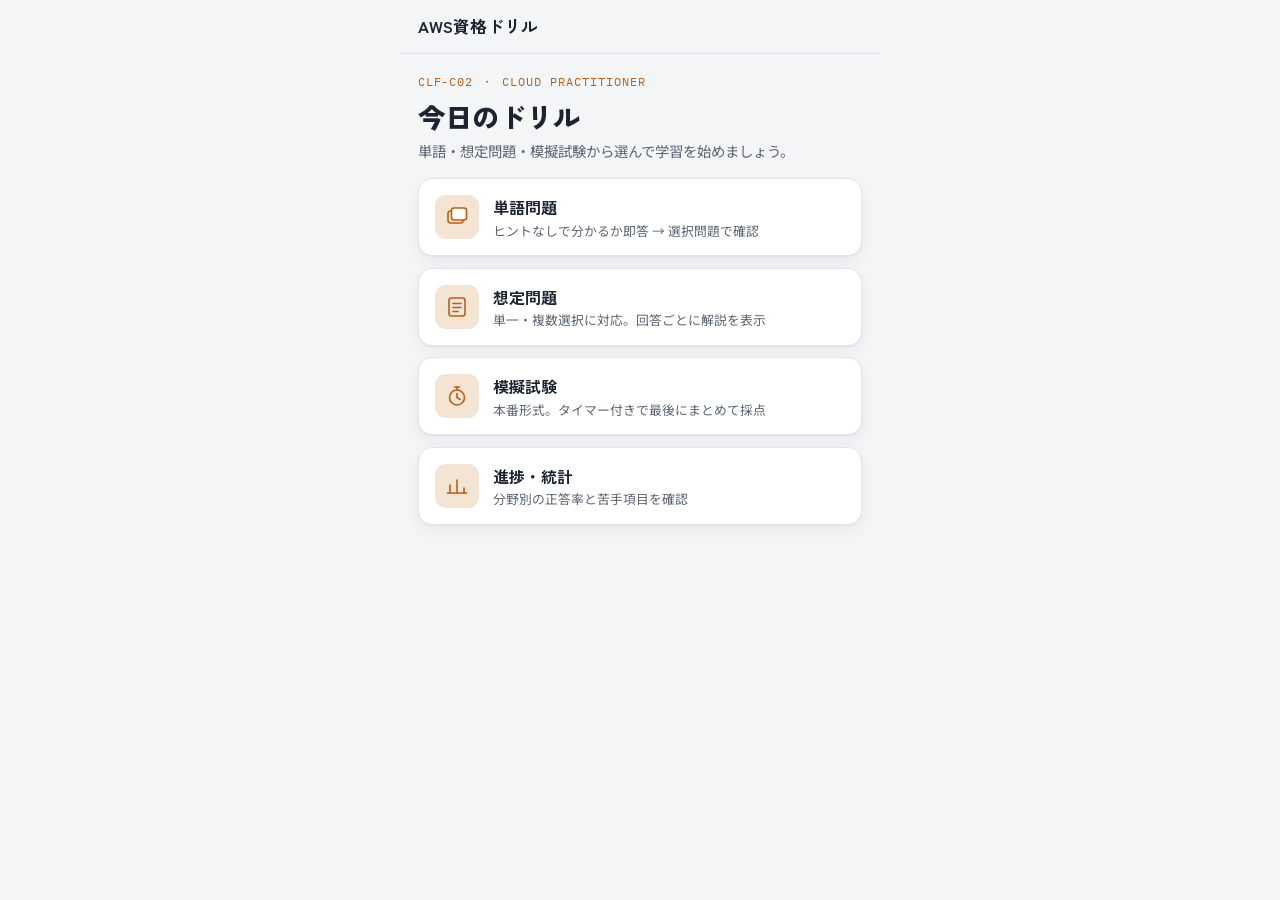
==== index.html @ 213e43b9 "Split mock into GitHub Pages-ready app structure Port VOCAB/PRACTICE data, storage/progress logic, a" ====
<!DOCTYPE html>
<html lang="ja">
<head>
<meta charset="UTF-8">
<meta name="viewport" content="width=device-width, initial-scale=1">
<title>AWS資格ドリル</title>
<link rel="stylesheet" href="https://fonts.googleapis.com/css2?family=Zen+Kaku+Gothic+New:wght@400;500;700;900&family=Noto+Sans+JP:wght@400;500;700&family=IBM+Plex+Mono:wght@500;600&display=swap">
<link rel="stylesheet" href="css/style.css">
</head>
<body>
<div class="shell" id="app"></div>
<script src="js/data/clf-c02.js"></script>
<script src="js/storage.js"></script>
<script src="js/app.js"></script>
</body>
</html>
---- css/style.css ----
:root{
  --bg:#F4F5F7;
  --surface:#FFFFFF;
  --surface-alt:#ECEDF1;
  --ink:#1D2430;
  --ink-muted:#5B6472;
  --border:#E2E4E9;
  --accent:#B85E16;
  --accent-soft:#F3E4D3;
  --accent-contrast:#FFFFFF;
  --good:#2E8B57;
  --good-soft:#E1F2E8;
  --critical:#D14343;
  --critical-soft:#FBE4E4;
  --shadow:0 1px 2px rgba(29,36,48,.06), 0 6px 16px rgba(29,36,48,.05);
}
@media (prefers-color-scheme: dark){
  :root:not([data-theme="light"]){
    --bg:#14171C; --surface:#1C2027; --surface-alt:#22262E;
    --ink:#ECEEF1; --ink-muted:#9AA3AF; --border:#2A2F37;
    --accent:#F2A35E; --accent-soft:#3A2A18; --accent-contrast:#1A1206;
    --good:#3FAF72; --good-soft:#163325; --critical:#E2605C; --critical-soft:#3A1A1A;
    --shadow:0 1px 2px rgba(0,0,0,.35), 0 6px 16px rgba(0,0,0,.3);
  }
}
:root[data-theme="dark"]{
  --bg:#14171C; --surface:#1C2027; --surface-alt:#22262E;
  --ink:#ECEEF1; --ink-muted:#9AA3AF; --border:#2A2F37;
  --accent:#F2A35E; --accent-soft:#3A2A18; --accent-contrast:#1A1206;
  --good:#3FAF72; --good-soft:#163325; --critical:#E2605C; --critical-soft:#3A1A1A;
  --shadow:0 1px 2px rgba(0,0,0,.35), 0 6px 16px rgba(0,0,0,.3);
}

*{box-sizing:border-box;}
body{
  margin:0; background:var(--bg); color:var(--ink);
  font-family:'Noto Sans JP',system-ui,sans-serif;
  -webkit-tap-highlight-color: transparent;
}
.shell{
  max-width:480px; margin:0 auto; min-height:100vh;
  display:flex; flex-direction:column;
}
.topbar{
  display:flex; align-items:center; gap:.75rem;
  padding:.9rem 1.1rem; border-bottom:1px solid var(--border);
  position:sticky; top:0; background:var(--bg); z-index:5;
}
.topbar h1{
  font-family:'Zen Kaku Gothic New',sans-serif; font-weight:700;
  font-size:1.05rem; margin:0; flex:1; text-wrap:balance;
}
.iconbtn{
  width:36px; height:36px; border-radius:10px; border:1px solid var(--border);
  background:var(--surface); color:var(--ink); display:flex; align-items:center;
  justify-content:center; cursor:pointer; flex:none;
}
.iconbtn svg{width:18px;height:18px;stroke:currentColor;fill:none;stroke-width:1.8;stroke-linecap:round;stroke-linejoin:round;}
.progress-tag{
  font-family:'IBM Plex Mono',monospace; font-size:.8rem; color:var(--ink-muted);
  font-variant-numeric: tabular-nums; flex:none;
}

main{flex:1; padding:1.25rem 1.1rem 2rem; display:flex; flex-direction:column; gap:1.1rem;}
.fade-in{animation:fadeIn .18s ease-out;}
@media (prefers-reduced-motion: reduce){ .fade-in{animation:none;} }
@keyframes fadeIn{from{opacity:0; transform:translateY(4px);} to{opacity:1; transform:none;}}

.eyebrow{
  font-family:'IBM Plex Mono',monospace; font-size:.75rem; letter-spacing:.08em;
  color:var(--accent); text-transform:uppercase; margin:0 0 .3rem;
}
.hero-title{
  font-family:'Zen Kaku Gothic New',sans-serif; font-weight:900; font-size:1.7rem;
  margin:0 0 .25rem; text-wrap:balance;
}
.hero-sub{color:var(--ink-muted); font-size:.9rem; margin:0;}

.mode-grid{display:flex; flex-direction:column; gap:.7rem;}
.mode-card{
  display:flex; align-items:center; gap:.9rem; text-align:left;
  background:var(--surface); border:1px solid var(--border); border-radius:14px;
  padding:1rem; box-shadow:var(--shadow); cursor:pointer; color:var(--ink);
  font-family:inherit; width:100%;
}
.mode-card:active{transform:scale(.98);}
.mode-icon-wrap{
  width:44px; height:44px; border-radius:11px; background:var(--accent-soft);
  color:var(--accent); display:flex; align-items:center; justify-content:center; flex:none;
}
.mode-icon{width:24px; height:24px; stroke:currentColor; fill:none; stroke-width:1.6; stroke-linecap:round; stroke-linejoin:round;}
.mode-icon .cutout{fill:var(--surface);}
.mode-text strong{
  display:block; font-family:'Zen Kaku Gothic New',sans-serif; font-weight:700; font-size:1rem; margin-bottom:.15rem;
}
.mode-text span{display:block; font-size:.8rem; color:var(--ink-muted); line-height:1.4;}

.chip{
  display:inline-flex; align-items:center; gap:.3rem;
  font-size:.72rem; padding:.25rem .6rem; border-radius:999px;
  background:var(--surface-alt); color:var(--ink-muted); letter-spacing:.02em; width:fit-content;
}
.chip-critical{background:var(--critical-soft); color:var(--critical);}

.term-card{
  background:var(--surface); border:1px solid var(--border); border-radius:18px;
  padding:2.2rem 1.25rem; text-align:center; box-shadow:var(--shadow);
  display:flex; flex-direction:column; align-items:center; gap:.9rem;
}
.term-word{
  font-family:'IBM Plex Mono',monospace; font-weight:600; font-size:2.1rem;
  letter-spacing:.01em; word-break:break-word;
}
.term-hint{font-size:.82rem; color:var(--ink-muted);}

.assess-row{display:flex; gap:.7rem;}
.assess-btn{
  flex:1; padding:.95rem .5rem; border-radius:12px; border:1px solid var(--border);
  background:var(--surface); color:var(--ink); font-family:'Zen Kaku Gothic New',sans-serif;
  font-weight:700; font-size:.95rem; cursor:pointer;
}
.assess-btn:active{background:var(--surface-alt);}

.q-text{
  font-family:'Zen Kaku Gothic New',sans-serif; font-weight:700; font-size:1.08rem;
  line-height:1.6; text-wrap:balance; margin:0;
}
.q-meta{display:flex; justify-content:space-between; align-items:center; gap:.5rem;}
.q-multi-hint{font-size:.78rem; color:var(--accent);}

.choice-list{display:flex; flex-direction:column; gap:.6rem;}
.choice{
  display:flex; align-items:flex-start; gap:.7rem; text-align:left;
  padding:.85rem .9rem; border-radius:12px; border:1px solid var(--border);
  background:var(--surface); cursor:pointer; font-family:'Noto Sans JP',sans-serif;
  font-size:.92rem; color:var(--ink); line-height:1.5;
}
.choice .mark{
  flex:none; width:20px; height:20px; border-radius:50%; border:1.6px solid var(--ink-muted);
  margin-top:.1rem; position:relative;
}
.choice[data-shape="square"] .mark{border-radius:5px;}
.choice.picked .mark{border-color:var(--accent); background:var(--accent-soft);}
.choice.picked .mark::after{
  content:""; position:absolute; inset:4px; border-radius:50%; background:var(--accent);
}
.choice[data-shape="square"].picked .mark::after{border-radius:2px;}
.choice.correct{border-color:var(--good); background:var(--good-soft);}
.choice.correct .mark{border-color:var(--good);}
.choice.correct .mark::after{background:var(--good); border-radius:2px;}
.choice.wrong{border-color:var(--critical); background:var(--critical-soft);}
.choice.wrong .mark{border-color:var(--critical);}
.choice.wrong .mark::after{background:var(--critical); border-radius:2px;}
.choice:disabled, .choice[data-locked="1"]{cursor:default;}

.feedback-panel{
  border-radius:14px; padding:1rem 1.05rem; font-size:.88rem; line-height:1.6;
  border:1px solid var(--border); background:var(--surface-alt);
}
.feedback-title{
  font-family:'Zen Kaku Gothic New',sans-serif; font-weight:900; font-size:.95rem; margin:0 0 .6rem;
  display:flex; align-items:center; gap:.4rem;
}
.feedback-title.ok{color:var(--good);}
.feedback-title.ng{color:var(--critical);}
.why-list{display:flex; flex-direction:column; gap:.6rem;}
.why-row{display:flex; gap:.55rem; align-items:flex-start; font-size:.85rem; line-height:1.55;}
.why-mark{
  flex:none; width:19px; height:19px; border-radius:50%; margin-top:.1rem;
  display:flex; align-items:center; justify-content:center; font-size:.68rem; font-weight:700;
}
.why-mark.ok{background:var(--good-soft); color:var(--good);}
.why-mark.ng{background:var(--critical-soft); color:var(--critical);}
.why-row b{font-family:'Zen Kaku Gothic New',sans-serif; font-weight:700; font-size:.88rem;}

.bottom-bar{
  position:sticky; bottom:0; padding:.9rem 1.1rem 1.2rem; background:var(--bg);
  border-top:1px solid var(--border); display:flex; gap:.6rem;
}
.btn{
  flex:1; padding:.95rem 1rem; border-radius:12px; border:none; cursor:pointer;
  font-family:'Zen Kaku Gothic New',sans-serif; font-weight:700; font-size:.95rem;
}
.btn-primary{background:var(--accent); color:var(--accent-contrast);}
.btn-primary:disabled{opacity:.4; cursor:default;}
.btn-ghost{background:var(--surface); color:var(--ink); border:1px solid var(--border);}
.btn:active{transform:scale(.98);}
:focus-visible{outline:2px solid var(--accent); outline-offset:2px;}

.timer{
  font-family:'IBM Plex Mono',monospace; font-weight:600; font-size:1rem;
  font-variant-numeric: tabular-nums; color:var(--ink);
}
.timer.low{color:var(--critical);}

.mock-nav-dots{display:flex; gap:.3rem; justify-content:center;}
.mock-nav-dots span{width:6px; height:6px; border-radius:50%; background:var(--border);}
.mock-nav-dots span.answered{background:var(--accent);}
.mock-nav-dots span.current{background:var(--ink);}

.score-tile{
  background:var(--surface); border:1px solid var(--border); border-radius:16px;
  padding:1.4rem; text-align:center; box-shadow:var(--shadow);
}
.score-num{
  font-family:'IBM Plex Mono',monospace; font-weight:600; font-size:2.4rem;
  font-variant-numeric: tabular-nums; color:var(--accent);
}
.score-label{color:var(--ink-muted); font-size:.85rem; margin-top:.2rem;}

.review-item{
  background:var(--surface); border:1px solid var(--border); border-radius:14px;
  padding:1rem; display:flex; flex-direction:column; gap:.5rem; box-shadow:var(--shadow);
}
.review-head{display:flex; justify-content:space-between; align-items:center; gap:.5rem;}
.tag-result{
  font-size:.72rem; font-weight:700; padding:.2rem .55rem; border-radius:999px; flex:none;
}
.tag-ok{background:var(--good-soft); color:var(--good);}
.tag-ng{background:var(--critical-soft); color:var(--critical);}
.review-line{font-size:.82rem; color:var(--ink-muted); line-height:1.5;}
.review-line b{color:var(--ink); font-weight:600;}

.stat-row{display:flex; flex-direction:column; gap:.3rem;}
.stat-row-head{display:flex; justify-content:space-between; font-size:.85rem;}
.stat-row-head span:last-child{
  font-family:'IBM Plex Mono',monospace; font-variant-numeric: tabular-nums; color:var(--ink-muted);
}
.bar-track{height:8px; border-radius:999px; background:var(--surface-alt); overflow:hidden;}
.bar-fill{height:100%; border-radius:999px; background:var(--accent);}

.overall-stat{display:flex; gap:.8rem;}
.overall-stat .score-tile{flex:1; padding:1rem;}
.overall-stat .score-num{font-size:1.8rem;}

.weak-list{display:flex; flex-direction:column; gap:.55rem;}
.weak-row{
  display:flex; justify-content:space-between; align-items:center; gap:.6rem;
  background:var(--surface); border:1px solid var(--border); border-radius:12px; padding:.75rem .9rem;
}
.weak-row .wtext{font-size:.85rem; line-height:1.4;}
.weak-row .wtext small{display:block; color:var(--ink-muted); font-size:.72rem; margin-top:.1rem;}

.empty-note{color:var(--ink-muted); font-size:.85rem; text-align:center; padding:1rem 0;}
.section-label{
  font-family:'Zen Kaku Gothic New',sans-serif; font-weight:700; font-size:.92rem; margin:0;
}
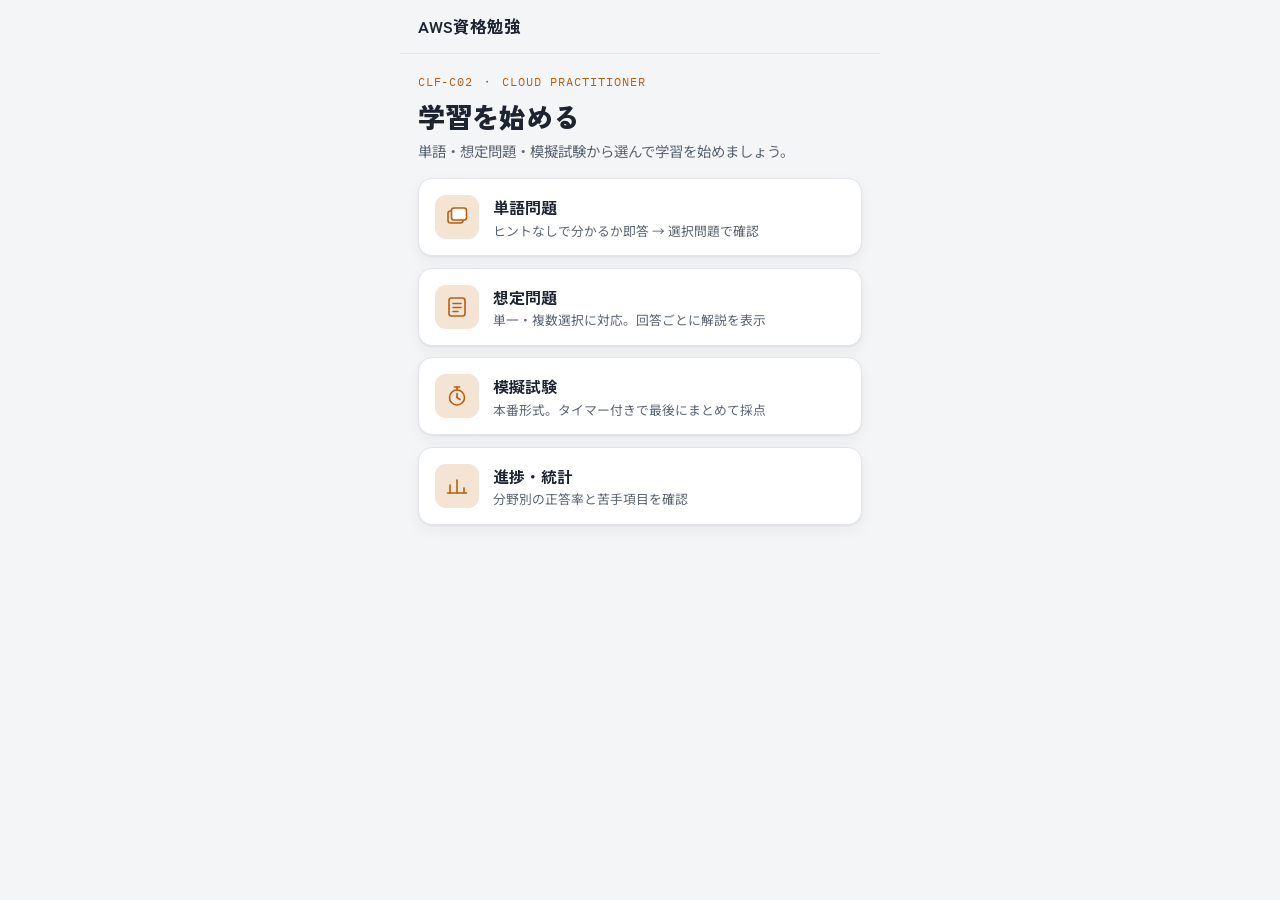
==== commit 5c1614a6: "Rename app title to AWS資格勉強 and home heading to 学習を始める Co-Authored-By: Claude Sonnet 5.5 <noreply@an" ====
--- a/index.html
+++ b/index.html
@@ -3,7 +3,12 @@
 <head>
 <meta charset="UTF-8">
 <meta name="viewport" content="width=device-width, initial-scale=1">
-<title>AWS資格ドリル</title>
+<title>AWS資格勉強</title>
+<link rel="manifest" href="manifest.webmanifest">
+<link rel="icon" type="image/png" sizes="32x32" href="icons/favicon-32.png">
+<link rel="apple-touch-icon" href="icons/apple-touch-icon.png">
+<meta name="theme-color" content="#1D2430">
+<meta name="apple-mobile-web-app-title" content="AWS勉強">
 <link rel="stylesheet" href="https://fonts.googleapis.com/css2?family=Zen+Kaku+Gothic+New:wght@400;500;700;900&family=Noto+Sans+JP:wght@400;500;700&family=IBM+Plex+Mono:wght@500;600&display=swap">
 <link rel="stylesheet" href="css/style.css">
 </head>
--- a/css/style.css
+++ b/css/style.css
@@ -173,6 +173,10 @@
 .why-mark.ng{background:var(--critical-soft); color:var(--critical);}
 .why-row b{font-family:'Zen Kaku Gothic New',sans-serif; font-weight:700; font-size:.88rem;}
 
+.source-line{font-size:.78rem; color:var(--ink-muted); margin:.7rem 0 0; padding-top:.6rem; border-top:1px solid var(--border);}
+.source-line a{color:var(--accent); text-decoration:none;}
+.source-line a:hover, .source-line a:focus-visible{text-decoration:underline;}
+
 .bottom-bar{
   position:sticky; bottom:0; padding:.9rem 1.1rem 1.2rem; background:var(--bg);
   border-top:1px solid var(--border); display:flex; gap:.6rem;
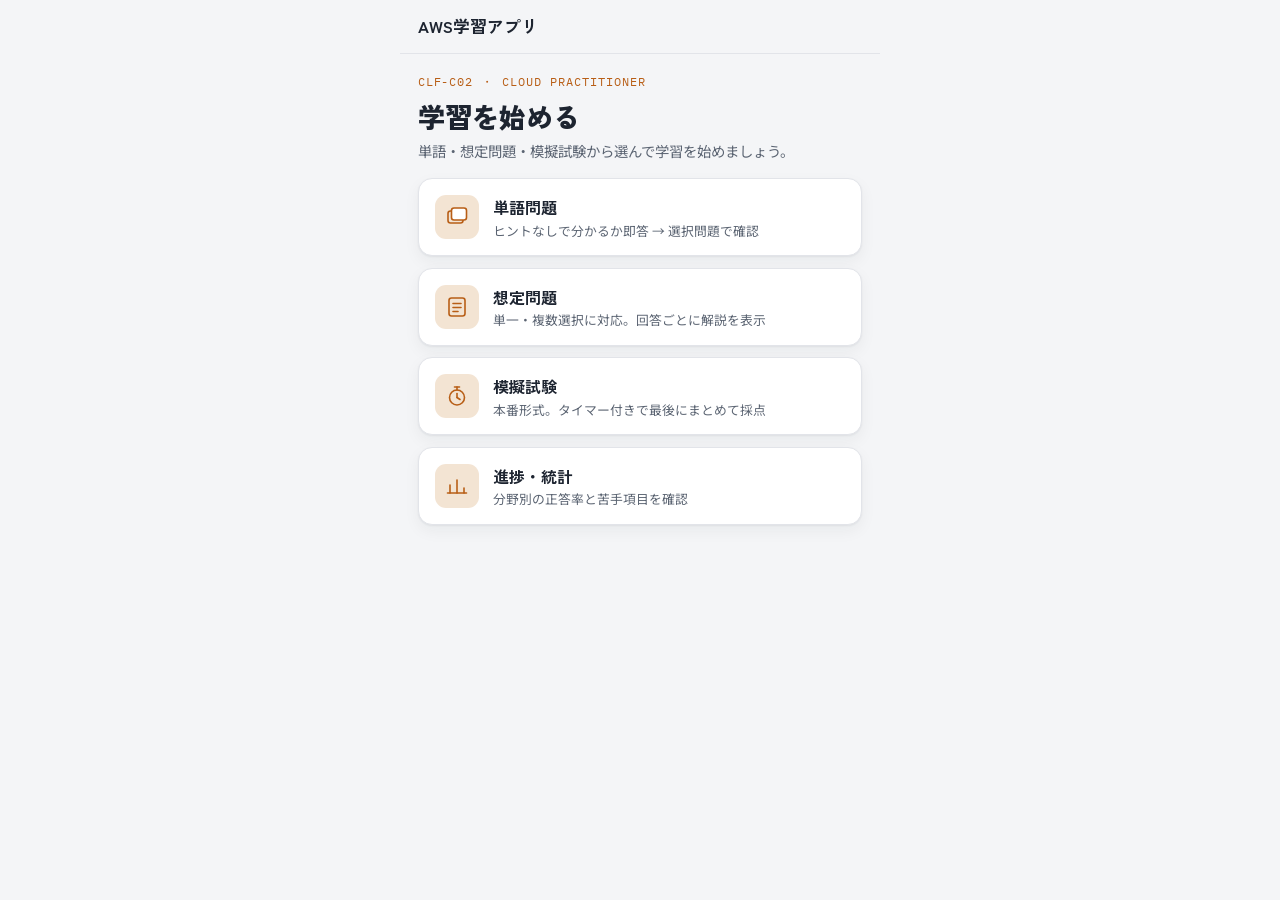
==== commit f92637a7: "Rename app to AWS学習アプリ; force WebFetch retest in content runbook App title/manifest/home-screen name" ====
--- a/index.html
+++ b/index.html
@@ -3,12 +3,12 @@
 <head>
 <meta charset="UTF-8">
 <meta name="viewport" content="width=device-width, initial-scale=1">
-<title>AWS資格勉強</title>
+<title>AWS学習アプリ</title>
 <link rel="manifest" href="manifest.webmanifest">
 <link rel="icon" type="image/png" sizes="32x32" href="icons/favicon-32.png">
 <link rel="apple-touch-icon" href="icons/apple-touch-icon.png">
 <meta name="theme-color" content="#1D2430">
-<meta name="apple-mobile-web-app-title" content="AWS勉強">
+<meta name="apple-mobile-web-app-title" content="AWS学習アプリ">
 <link rel="stylesheet" href="https://fonts.googleapis.com/css2?family=Zen+Kaku+Gothic+New:wght@400;500;700;900&family=Noto+Sans+JP:wght@400;500;700&family=IBM+Plex+Mono:wght@500;600&display=swap">
 <link rel="stylesheet" href="css/style.css">
 </head>
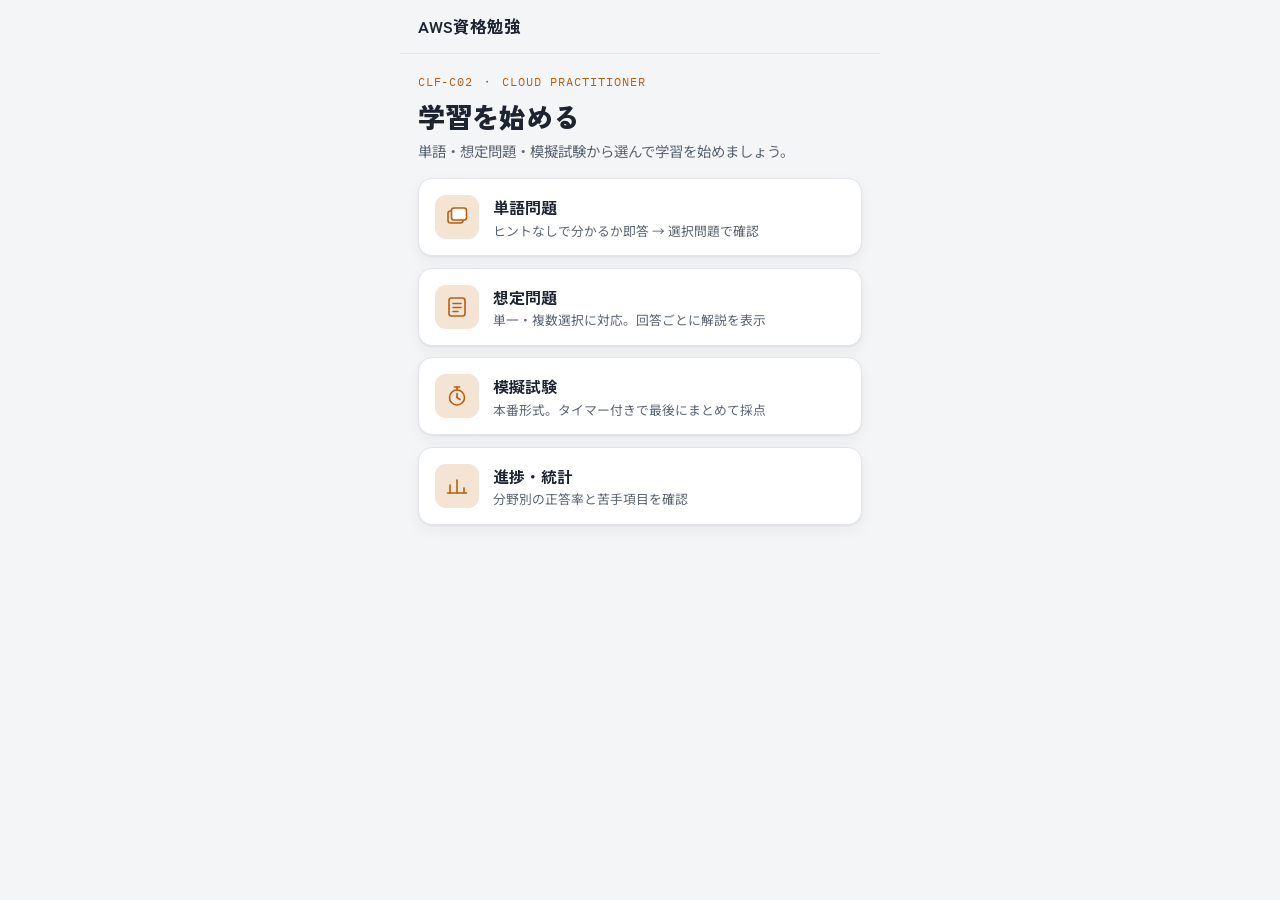
==== commit e78c9bae: "Revert unintended app name change back to AWS資格勉強 Misread a request about the routine's cloud enviro" ====
--- a/index.html
+++ b/index.html
@@ -3,12 +3,12 @@
 <head>
 <meta charset="UTF-8">
 <meta name="viewport" content="width=device-width, initial-scale=1">
-<title>AWS学習アプリ</title>
+<title>AWS資格勉強</title>
 <link rel="manifest" href="manifest.webmanifest">
 <link rel="icon" type="image/png" sizes="32x32" href="icons/favicon-32.png">
 <link rel="apple-touch-icon" href="icons/apple-touch-icon.png">
 <meta name="theme-color" content="#1D2430">
-<meta name="apple-mobile-web-app-title" content="AWS学習アプリ">
+<meta name="apple-mobile-web-app-title" content="AWS勉強">
 <link rel="stylesheet" href="https://fonts.googleapis.com/css2?family=Zen+Kaku+Gothic+New:wght@400;500;700;900&family=Noto+Sans+JP:wght@400;500;700&family=IBM+Plex+Mono:wght@500;600&display=swap">
 <link rel="stylesheet" href="css/style.css">
 </head>
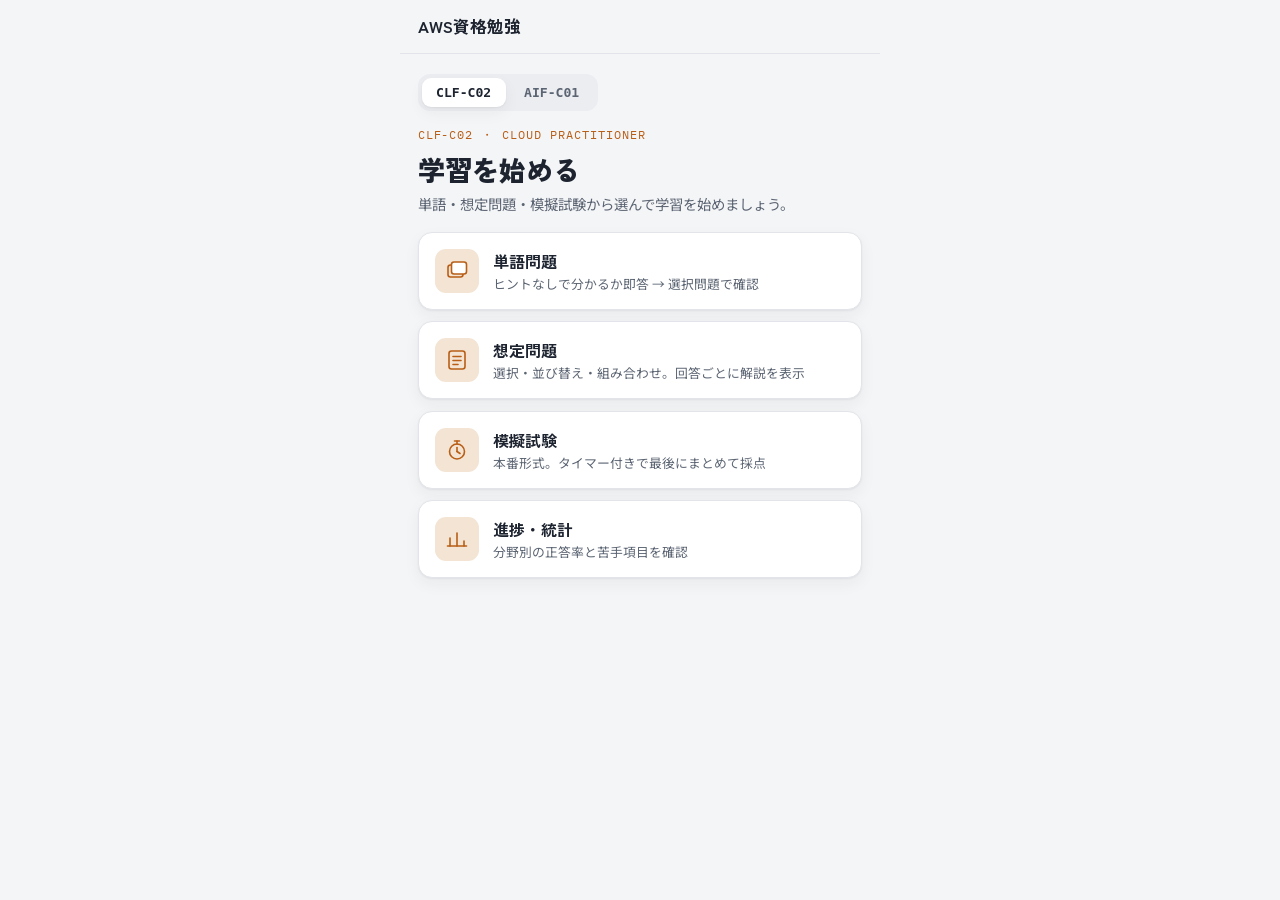
==== commit e3db527a: "Support multiple exams and ordering/matching question types - Data files register themselves into wi" ====
--- a/index.html
+++ b/index.html
@@ -15,6 +15,7 @@
 <body>
 <div class="shell" id="app"></div>
 <script src="js/data/clf-c02.js"></script>
+<script src="js/data/aif-c01.js"></script>
 <script src="js/storage.js"></script>
 <script src="js/app.js"></script>
 </body>
--- a/css/style.css
+++ b/css/style.css
@@ -153,6 +153,55 @@
 .choice.wrong .mark::after{background:var(--critical); border-radius:2px;}
 .choice:disabled, .choice[data-locked="1"]{cursor:default;}
 
+/* 並び替え問題: 上に並べた結果（番号付きの枠）、下に未選択の選択肢 */
+.order-slots{display:flex; flex-direction:column; gap:.45rem;}
+.order-slot{
+  display:flex; align-items:flex-start; gap:.7rem; text-align:left; width:100%;
+  padding:.7rem .9rem; border-radius:12px; border:1px dashed var(--border);
+  background:transparent; font-family:'Noto Sans JP',sans-serif; font-size:.92rem;
+  color:var(--ink); line-height:1.5;
+}
+.order-slot.filled{border-style:solid; border-color:var(--accent); background:var(--accent-soft); cursor:pointer;}
+.order-slot.correct{border-color:var(--good); background:var(--good-soft);}
+.order-slot.wrong{border-color:var(--critical); background:var(--critical-soft);}
+.order-slot[data-locked="1"]{cursor:default;}
+.order-num{
+  flex:none; width:22px; height:22px; border-radius:50%; display:inline-flex;
+  align-items:center; justify-content:center; margin-top:.05rem;
+  font-family:'IBM Plex Mono',monospace; font-size:.78rem; font-weight:600;
+  background:var(--surface-alt); color:var(--ink-muted);
+}
+.order-slot.filled .order-num{background:var(--surface); color:var(--ink);}
+.order-placeholder{color:var(--ink-muted);}
+
+/* 組み合わせ問題: 各項目の下にプルダウン */
+.match-list{display:flex; flex-direction:column; gap:.6rem;}
+.match-row{
+  display:flex; flex-direction:column; gap:.5rem; padding:.85rem .9rem;
+  border-radius:12px; border:1px solid var(--border); background:var(--surface);
+}
+.match-row.correct{border-color:var(--good); background:var(--good-soft);}
+.match-row.wrong{border-color:var(--critical); background:var(--critical-soft);}
+.match-prompt{margin:0; font-size:.92rem; line-height:1.5;}
+.match-select{
+  width:100%; padding:.6rem .7rem; border-radius:10px; border:1px solid var(--border);
+  background:var(--bg); color:var(--ink); font-family:'Noto Sans JP',sans-serif; font-size:.92rem;
+}
+.match-select:disabled{opacity:1; color:var(--ink);}
+.your-answer{color:var(--critical); font-size:.8rem;}
+
+/* ホームの試験切り替え */
+.exam-switch{
+  display:flex; gap:.25rem; padding:.25rem; margin-bottom:1rem; border-radius:12px;
+  background:var(--surface-alt); width:fit-content;
+}
+.exam-tab{
+  border:none; background:transparent; color:var(--ink-muted); cursor:pointer;
+  padding:.45rem .9rem; border-radius:9px; font-family:'IBM Plex Mono',monospace;
+  font-weight:600; font-size:.82rem;
+}
+.exam-tab.active{background:var(--surface); color:var(--ink); box-shadow:var(--shadow);}
+
 .feedback-panel{
   border-radius:14px; padding:1rem 1.05rem; font-size:.88rem; line-height:1.6;
   border:1px solid var(--border); background:var(--surface-alt);
